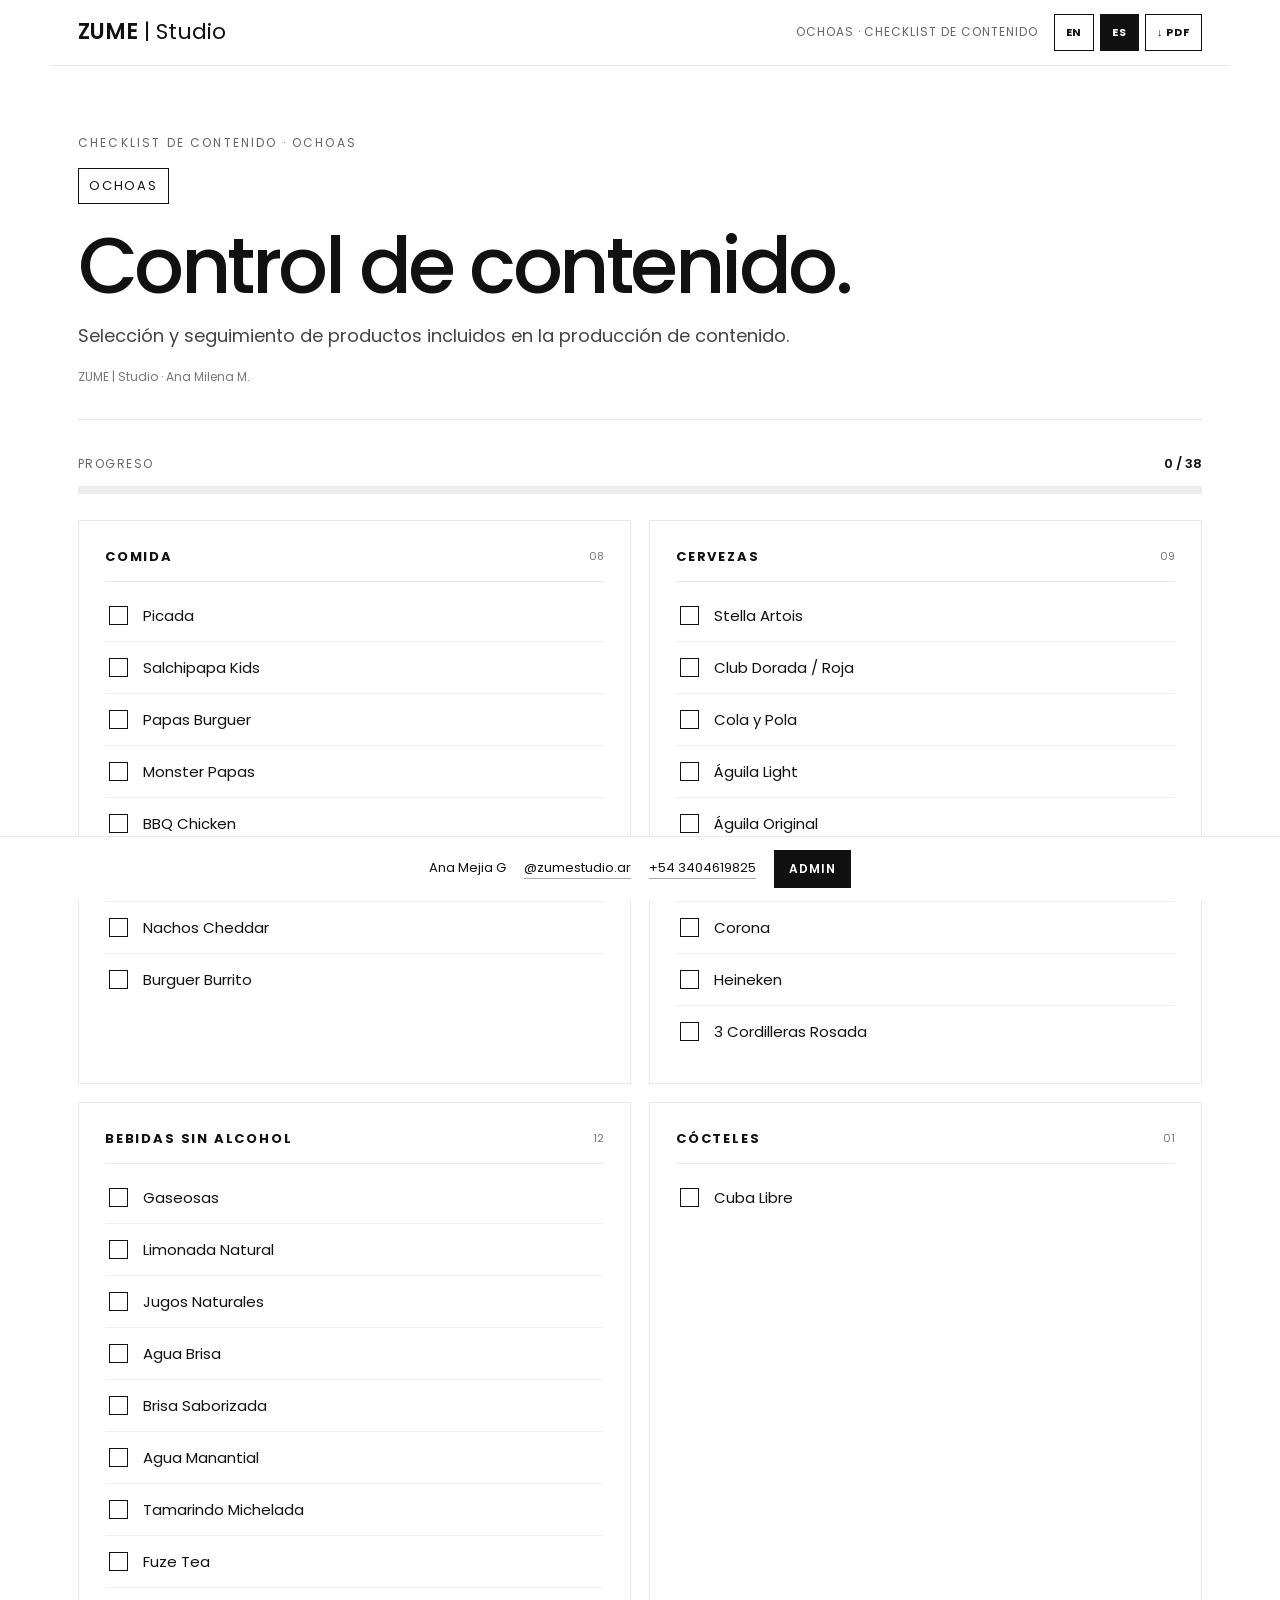
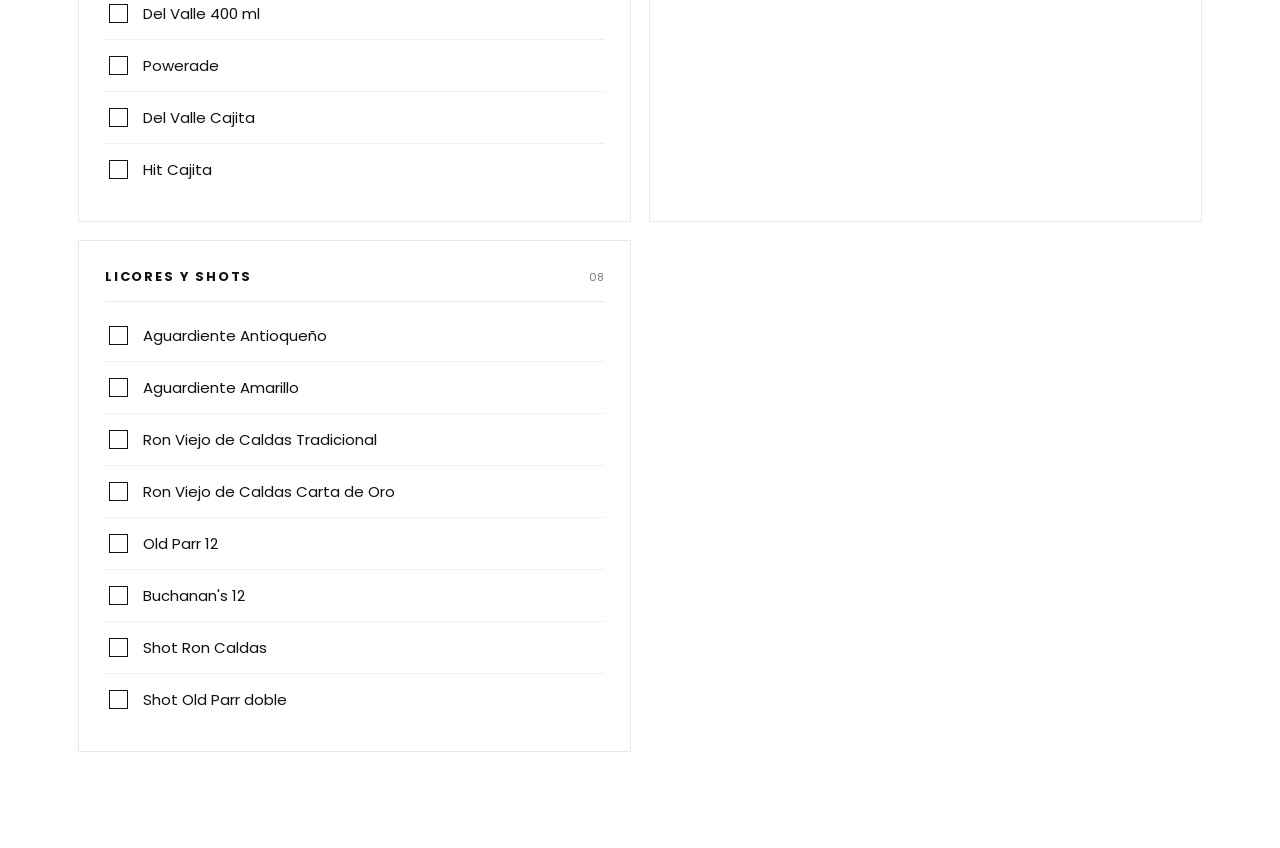
==== checklist-ochoas/index.html @ b01e0060 "Add Checklist Ochoas" ====
<!doctype html><html lang="es"><head><meta charset="utf-8"><meta name="viewport" content="width=device-width,initial-scale=1"><title>Checklist Ochoas | ZUME Studio</title><link rel="preconnect" href="https://fonts.googleapis.com"><link rel="preconnect" href="https://fonts.gstatic.com" crossorigin><link href="https://fonts.googleapis.com/css2?family=Poppins:wght@400;500;600;700&display=swap" rel="stylesheet"><link rel="icon" href="data:image/svg+xml,%3Csvg xmlns='http://www.w3.org/2000/svg' viewBox='0 0 64 64'%3E%3Ccircle cx='32' cy='32' r='30' fill='%23111'/%3E%3Ctext x='32' y='42' text-anchor='middle' font-family='Arial' font-size='32' font-weight='700' fill='white'%3EZ%3C/text%3E%3C/svg%3E"><style>:root{--i:#111;--l:#e8e8e8;--m:#777}*{box-sizing:border-box}body{margin:0;font-family:Poppins,Arial,sans-serif;color:var(--i);background:#fff;line-height:1.55}.shell{max-width:1180px;margin:auto;padding:0 28px 96px}.top{position:sticky;top:0;z-index:20;display:flex;align-items:center;gap:16px;margin:0 -28px;padding:14px 28px;background:rgba(255,255,255,.96);backdrop-filter:blur(12px);border-bottom:1px solid var(--l)}.brand{font-size:22px;white-space:nowrap}.brand b{font-weight:600}.client{margin-left:auto;font-size:12px;letter-spacing:.08em;text-transform:uppercase;color:#666}.ctrl{display:flex;gap:6px}.ctrl button,.pdf{border:1px solid #111;background:#fff;color:#111;padding:9px 11px;font:700 11px Poppins;letter-spacing:.08em;cursor:pointer}.ctrl button.on,.ctrl button:hover,.pdf:hover{background:#111;color:#fff}.hero{padding:68px 0 32px;border-bottom:1px solid var(--l)}.ey{font-size:12px;letter-spacing:.18em;text-transform:uppercase;color:#666}.chip{display:inline-block;border:1px solid #111;padding:7px 10px;margin:15px 0 12px;font-size:13px;letter-spacing:.14em;text-transform:uppercase}h1{font-size:clamp(42px,7vw,78px);line-height:.98;letter-spacing:-.045em;font-weight:500;margin:12px 0 14px}.sub{font-size:18px;color:#444;max-width:760px}.by{font-size:12px;color:var(--m);margin-top:15px}.prog{display:grid;grid-template-columns:1fr auto;gap:12px;align-items:end;margin:34px 0 26px}.pl{font-size:12px;letter-spacing:.12em;text-transform:uppercase;color:#666}.pv{font-size:13px;font-weight:600}.track{grid-column:1/-1;height:8px;background:#ececec}.bar{height:100%;width:0;background:#111}.grid{display:grid;grid-template-columns:repeat(2,minmax(0,1fr));gap:18px}.card{border:1px solid var(--l);padding:26px}.ch{display:flex;justify-content:space-between;align-items:center;border-bottom:1px solid var(--l);padding-bottom:14px;margin-bottom:8px}.ch h2{font-size:13px;letter-spacing:.14em;text-transform:uppercase;margin:0}.ch span{font-size:11px;color:var(--m)}.list{display:grid}.item{display:flex;gap:12px;align-items:center;padding:13px 0;border-bottom:1px solid #f0f0f0;font-size:15px;cursor:pointer}.item:last-child{border-bottom:0}.item input{appearance:none;width:19px;height:19px;border:1px solid #111;display:grid;place-content:center;flex:0 0 19px}.item input:checked:after{content:"";width:9px;height:9px;background:#111}.item input:checked+span{text-decoration:line-through;color:#777}.lang{display:none}.lang.active{display:block}.footer{position:fixed;left:0;right:0;bottom:0;z-index:40;border-top:1px solid var(--l);background:rgba(255,255,255,.97);backdrop-filter:blur(12px);min-height:64px;padding:12px 18px;display:flex;align-items:center;justify-content:center;gap:18px;white-space:nowrap;overflow-x:auto;font-size:13px}.footer a{color:inherit;text-decoration:none;border-bottom:1px solid #aaa}.admin{border:1px solid #111;background:#111;color:#fff;padding:9px 14px;cursor:pointer;font:600 12px Poppins;letter-spacing:.08em;text-transform:uppercase}.overlay{position:fixed;inset:0;background:rgba(0,0,0,.52);display:none;align-items:center;justify-content:center;z-index:100;padding:20px}.overlay.open{display:flex}.panel{width:min(620px,100%);max-height:88vh;overflow:auto;background:#fff;border:1px solid #111;padding:28px}.ah{display:flex;justify-content:space-between;gap:20px;align-items:start;margin-bottom:22px}.ah h3{margin:0;font-size:24px;font-weight:500}.x{border:0;background:none;font-size:24px;cursor:pointer}.login{display:flex;gap:8px}.login input{flex:1;border:1px solid #ccc;padding:11px 12px}.login button{border:1px solid #111;background:#111;color:#fff;padding:0 18px}.err{color:#8a2941;font-size:12px;margin-top:8px;min-height:18px}.ac{display:none}.ac label{display:flex;gap:10px;padding:12px 14px;border:1px solid var(--l);border-bottom:0}.ac label:last-of-type{border-bottom:1px solid var(--l)}.reset{margin-top:16px;border:1px solid #111;background:#fff;padding:9px 12px;font-weight:600;cursor:pointer}@media(max-width:820px){.shell{padding:0 16px 92px}.top{margin:0 -16px;padding:11px 16px;gap:8px}.client{display:none}.brand{font-size:20px;flex:1}.ctrl{margin-left:auto}.ctrl button,.pdf{padding:8px 7px;font-size:10px}.hero{padding:34px 0 25px}.sub{font-size:17px}.grid{grid-template-columns:1fr}.card{padding:18px}.footer{justify-content:flex-start;font-size:12px;padding:10px 14px}}@media print{@page{size:Letter;margin:14mm 14mm 16mm 14mm}html,body{margin:0!important;padding:0!important;-webkit-print-color-adjust:exact!important;print-color-adjust:exact!important}.shell{width:100%!important;max-width:none!important;padding:4mm 5mm 5mm!important}.top{position:static!important;margin:0!important;padding:3mm 0 5mm!important}.ctrl,.admin,.overlay{display:none!important}.hero{padding:5mm 0 6mm!important}h1{font-size:34pt!important}.sub{font-size:15pt!important}.grid{grid-template-columns:1fr!important;gap:4mm!important}.card{padding:5mm!important;break-inside:avoid-page!important}.item{font-size:12.5pt!important;padding:3mm 0!important}.footer{position:static!important;margin-top:7mm!important;padding:4mm 0 0!important;justify-content:flex-start!important;overflow:visible!important}}</style></head><body><div class="shell"><header class="top"><div class="brand"><b>ZUME</b> | Studio</div><div class="client">Ochoas · Checklist de contenido</div><div class="ctrl"><button id="be" onclick="setLang('en')">EN</button><button id="bs" class="on" onclick="setLang('es')">ES</button><button class="pdf" onclick="pdf()">↓ PDF</button></div></header><main id="es" class="lang active"><section class="hero"><div class="ey">Checklist de contenido · Ochoas</div><div class="chip">Ochoas</div><h1>Control de contenido.</h1><p class="sub">Selección y seguimiento de productos incluidos en la producción de contenido.</p><div class="by">ZUME | Studio · Ana Milena M.</div></section><div class="prog"><div class="pl">Progreso</div><div class="pv pval">0 / 38</div><div class="track"><div class="bar"></div></div></div><div class="grid" id="ges"></div></main><main id="en" class="lang"><section class="hero"><div class="ey">Content checklist · Ochoas</div><div class="chip">Ochoas</div><h1>Content control.</h1><p class="sub">Selection and tracking of products included in the content production.</p><div class="by">ZUME | Studio · Ana Milena M.</div></section><div class="prog"><div class="pl">Progress</div><div class="pv pval">0 / 38</div><div class="track"><div class="bar"></div></div></div><div class="grid" id="gen"></div></main></div><footer class="footer"><span>Ana Mejia G</span><a href="https://www.instagram.com/zumestudio.ar/" target="_blank" rel="noopener noreferrer">@zumestudio.ar</a><a href="https://wa.link/ib0vqu" target="_blank" rel="noopener noreferrer">+54 3404619825</a><button class="admin" onclick="openAdmin()">Admin</button></footer><div id="ov" class="overlay"><div class="panel"><div class="ah"><div><div class="ey">ZUME | Studio</div><h3>Admin</h3></div><button class="x" onclick="closeAdmin()">×</button></div><div id="alog"><div class="login"><input id="pw" type="password" placeholder="Password"><button onclick="unlock()">Entrar</button></div><div id="err" class="err"></div></div><div id="ac" class="ac"><label><input type="checkbox"> Brief</label><label><input type="checkbox"> Moodboard</label><label><input type="checkbox"> Dirección de arte</label><label><input type="checkbox"> Prompts</label><label><input type="checkbox"> Generación IA</label><label><input type="checkbox"> Selección</label><label><input type="checkbox"> Upscale / Retouch</label><label><input type="checkbox"> Composición</label><label><input type="checkbox"> Formatos</label><label><input type="checkbox"> QA</label><label><input type="checkbox"> Exportación</label><label><input type="checkbox"> Entrega</label><button class="reset" onclick="resetAll()">Reiniciar checklist público</button></div></div></div><script>const data={"Comida":["Picada","Salchipapa Kids","Papas Burguer","Monster Papas","BBQ Chicken","Chilicheese Burguer","Nachos Cheddar","Burguer Burrito"],"Cervezas":["Stella Artois","Club Dorada / Roja","Cola y Pola","Águila Light","Águila Original","Poker","Corona","Heineken","3 Cordilleras Rosada"],"Bebidas sin alcohol":["Gaseosas","Limonada Natural","Jugos Naturales","Agua Brisa","Brisa Saborizada","Agua Manantial","Tamarindo Michelada","Fuze Tea","Del Valle 400 ml","Powerade","Del Valle Cajita","Hit Cajita"],"Cócteles":["Cuba Libre"],"Licores y shots":["Aguardiente Antioqueño","Aguardiente Amarillo","Ron Viejo de Caldas Tradicional","Ron Viejo de Caldas Carta de Oro","Old Parr 12","Buchanan's 12","Shot Ron Caldas","Shot Old Parr doble"]};const en={"Comida":"Food","Cervezas":"Beer","Bebidas sin alcohol":"Non-alcoholic drinks","Cócteles":"Cocktails","Licores y shots":"Spirits & shots"};const slug=s=>s.normalize('NFD').replace(/[\u0300-\u036f]/g,'').toLowerCase().replace(/[^a-z0-9]+/g,'-').replace(/^-|-$/g,'');function build(id,lang){let h='';Object.entries(data).forEach(([c,a])=>{h+=`<section class="card"><div class="ch"><h2>${lang==='es'?c:en[c]}</h2><span>${String(a.length).padStart(2,'0')}</span></div><div class="list">`;a.forEach(v=>{let k=slug(c+'-'+v);h+=`<label class="item"><input type="checkbox" data-key="${k}"><span>${v}</span></label>`});h+='</div></section>'});document.getElementById(id).innerHTML=h}build('ges','es');build('gen','en');let current='es';const boxes=()=>[...document.querySelectorAll('.item input')];function setLang(l){current=l;document.querySelectorAll('.lang').forEach(x=>x.classList.remove('active'));document.getElementById(l).classList.add('active');be.classList.toggle('on',l==='en');bs.classList.toggle('on',l==='es');document.documentElement.lang=l}function sync(k,v){boxes().filter(x=>x.dataset.key===k).forEach(x=>x.checked=v);localStorage.setItem('zume-ochoas-'+k,v?'1':'0');progress()}function load(){boxes().forEach(x=>x.checked=localStorage.getItem('zume-ochoas-'+x.dataset.key)==='1');progress()}boxes().forEach(x=>x.onchange=()=>sync(x.dataset.key,x.checked));function progress(){let ks=[...new Set(boxes().map(x=>x.dataset.key))],d=ks.filter(k=>boxes().find(x=>x.dataset.key===k).checked).length;document.querySelectorAll('.pval').forEach(x=>x.textContent=`${d} / ${ks.length}`);document.querySelectorAll('.bar').forEach(x=>x.style.width=(d/ks.length*100)+'%')}function pdf(){let o=document.title,d=new Date(),dt=[d.getFullYear(),String(d.getMonth()+1).padStart(2,'0'),String(d.getDate()).padStart(2,'0')].join('-');document.title=`Ochoas_Checklist_${dt}_ZUME_Studio_${current.toUpperCase()}`;window.print();setTimeout(()=>document.title=o,500)}function openAdmin(){ov.classList.add('open');pw.focus()}function closeAdmin(){ov.classList.remove('open');err.textContent=''}function unlock(){if(pw.value==='162304'){alog.style.display='none';ac.style.display='block'}else err.textContent='Contraseña incorrecta.'}function resetAll(){[...new Set(boxes().map(x=>x.dataset.key))].forEach(k=>localStorage.removeItem('zume-ochoas-'+k));boxes().forEach(x=>x.checked=false);progress()}ov.onclick=e=>{if(e.target===ov)closeAdmin()};document.onkeydown=e=>{if(e.key==='Escape')closeAdmin();if(e.key==='Enter'&&document.activeElement===pw)unlock()};load()</script></body></html>
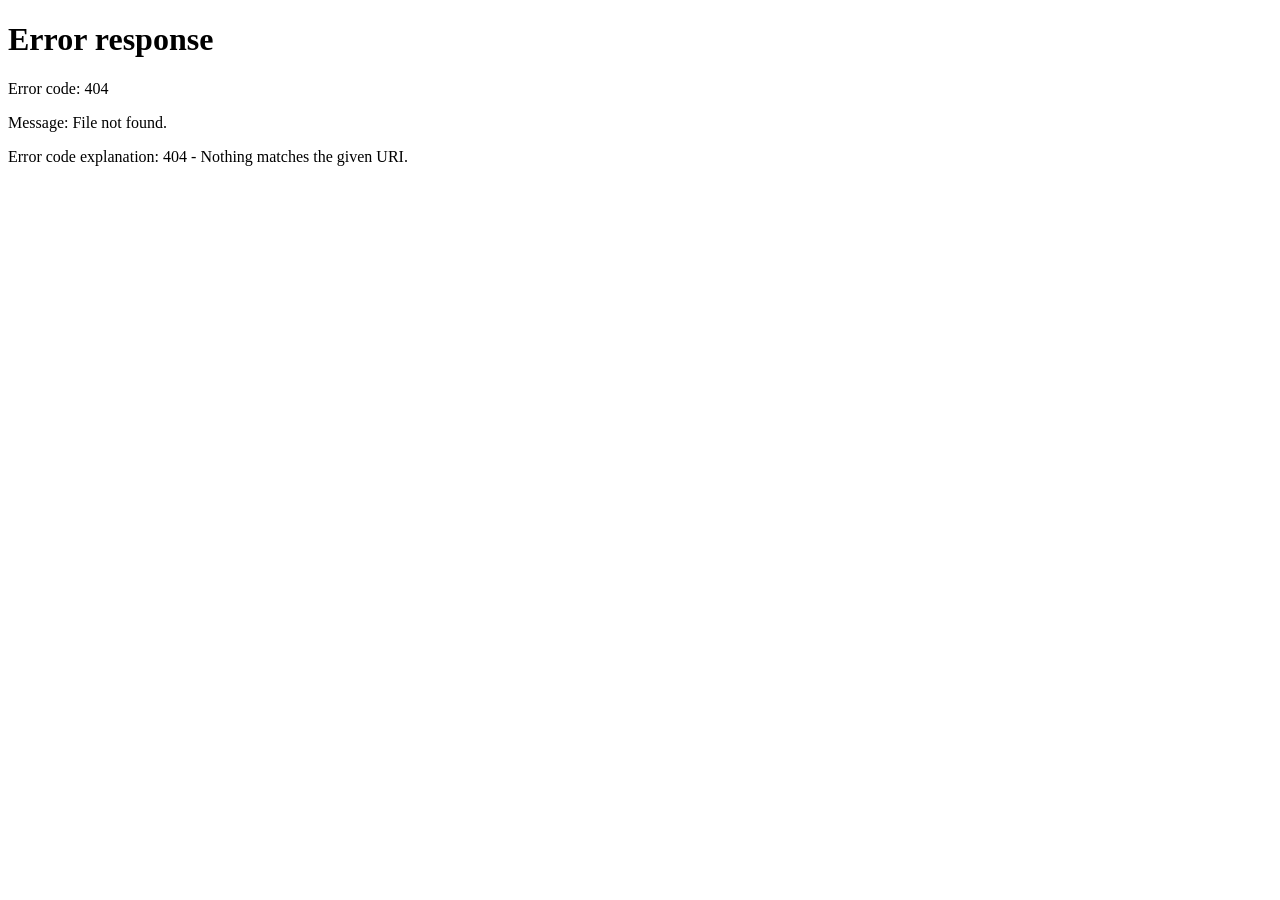
==== commit 46c68706: "Redirect old Ochoas checklist URL to project route" ====
--- a/checklist-ochoas/index.html
+++ b/checklist-ochoas/index.html
@@ -1 +1 @@
-<!doctype html><html lang="es"><head><meta charset="utf-8"><meta name="viewport" content="width=device-width,initial-scale=1"><title>Checklist Ochoas | ZUME Studio</title><link rel="preconnect" href="https://fonts.googleapis.com"><link rel="preconnect" href="https://fonts.gstatic.com" crossorigin><link href="https://fonts.googleapis.com/css2?family=Poppins:wght@400;500;600;700&display=swap" rel="stylesheet"><link rel="icon" href="data:image/svg+xml,%3Csvg xmlns='http://www.w3.org/2000/svg' viewBox='0 0 64 64'%3E%3Ccircle cx='32' cy='32' r='30' fill='%23111'/%3E%3Ctext x='32' y='42' text-anchor='middle' font-family='Arial' font-size='32' font-weight='700' fill='white'%3EZ%3C/text%3E%3C/svg%3E"><style>:root{--i:#111;--l:#e8e8e8;--m:#777}*{box-sizing:border-box}body{margin:0;font-family:Poppins,Arial,sans-serif;color:var(--i);background:#fff;line-height:1.55}.shell{max-width:1180px;margin:auto;padding:0 28px 96px}.top{position:sticky;top:0;z-index:20;display:flex;align-items:center;gap:16px;margin:0 -28px;padding:14px 28px;background:rgba(255,255,255,.96);backdrop-filter:blur(12px);border-bottom:1px solid var(--l)}.brand{font-size:22px;white-space:nowrap}.brand b{font-weight:600}.client{margin-left:auto;font-size:12px;letter-spacing:.08em;text-transform:uppercase;color:#666}.ctrl{display:flex;gap:6px}.ctrl button,.pdf{border:1px solid #111;background:#fff;color:#111;padding:9px 11px;font:700 11px Poppins;letter-spacing:.08em;cursor:pointer}.ctrl button.on,.ctrl button:hover,.pdf:hover{background:#111;color:#fff}.hero{padding:68px 0 32px;border-bottom:1px solid var(--l)}.ey{font-size:12px;letter-spacing:.18em;text-transform:uppercase;color:#666}.chip{display:inline-block;border:1px solid #111;padding:7px 10px;margin:15px 0 12px;font-size:13px;letter-spacing:.14em;text-transform:uppercase}h1{font-size:clamp(42px,7vw,78px);line-height:.98;letter-spacing:-.045em;font-weight:500;margin:12px 0 14px}.sub{font-size:18px;color:#444;max-width:760px}.by{font-size:12px;color:var(--m);margin-top:15px}.prog{display:grid;grid-template-columns:1fr auto;gap:12px;align-items:end;margin:34px 0 26px}.pl{font-size:12px;letter-spacing:.12em;text-transform:uppercase;color:#666}.pv{font-size:13px;font-weight:600}.track{grid-column:1/-1;height:8px;background:#ececec}.bar{height:100%;width:0;background:#111}.grid{display:grid;grid-template-columns:repeat(2,minmax(0,1fr));gap:18px}.card{border:1px solid var(--l);padding:26px}.ch{display:flex;justify-content:space-between;align-items:center;border-bottom:1px solid var(--l);padding-bottom:14px;margin-bottom:8px}.ch h2{font-size:13px;letter-spacing:.14em;text-transform:uppercase;margin:0}.ch span{font-size:11px;color:var(--m)}.list{display:grid}.item{display:flex;gap:12px;align-items:center;padding:13px 0;border-bottom:1px solid #f0f0f0;font-size:15px;cursor:pointer}.item:last-child{border-bottom:0}.item input{appearance:none;width:19px;height:19px;border:1px solid #111;display:grid;place-content:center;flex:0 0 19px}.item input:checked:after{content:"";width:9px;height:9px;background:#111}.item input:checked+span{text-decoration:line-through;color:#777}.lang{display:none}.lang.active{display:block}.footer{position:fixed;left:0;right:0;bottom:0;z-index:40;border-top:1px solid var(--l);background:rgba(255,255,255,.97);backdrop-filter:blur(12px);min-height:64px;padding:12px 18px;display:flex;align-items:center;justify-content:center;gap:18px;white-space:nowrap;overflow-x:auto;font-size:13px}.footer a{color:inherit;text-decoration:none;border-bottom:1px solid #aaa}.admin{border:1px solid #111;background:#111;color:#fff;padding:9px 14px;cursor:pointer;font:600 12px Poppins;letter-spacing:.08em;text-transform:uppercase}.overlay{position:fixed;inset:0;background:rgba(0,0,0,.52);display:none;align-items:center;justify-content:center;z-index:100;padding:20px}.overlay.open{display:flex}.panel{width:min(620px,100%);max-height:88vh;overflow:auto;background:#fff;border:1px solid #111;padding:28px}.ah{display:flex;justify-content:space-between;gap:20px;align-items:start;margin-bottom:22px}.ah h3{margin:0;font-size:24px;font-weight:500}.x{border:0;background:none;font-size:24px;cursor:pointer}.login{display:flex;gap:8px}.login input{flex:1;border:1px solid #ccc;padding:11px 12px}.login button{border:1px solid #111;background:#111;color:#fff;padding:0 18px}.err{color:#8a2941;font-size:12px;margin-top:8px;min-height:18px}.ac{display:none}.ac label{display:flex;gap:10px;padding:12px 14px;border:1px solid var(--l);border-bottom:0}.ac label:last-of-type{border-bottom:1px solid var(--l)}.reset{margin-top:16px;border:1px solid #111;background:#fff;padding:9px 12px;font-weight:600;cursor:pointer}@media(max-width:820px){.shell{padding:0 16px 92px}.top{margin:0 -16px;padding:11px 16px;gap:8px}.client{display:none}.brand{font-size:20px;flex:1}.ctrl{margin-left:auto}.ctrl button,.pdf{padding:8px 7px;font-size:10px}.hero{padding:34px 0 25px}.sub{font-size:17px}.grid{grid-template-columns:1fr}.card{padding:18px}.footer{justify-content:flex-start;font-size:12px;padding:10px 14px}}@media print{@page{size:Letter;margin:14mm 14mm 16mm 14mm}html,body{margin:0!important;padding:0!important;-webkit-print-color-adjust:exact!important;print-color-adjust:exact!important}.shell{width:100%!important;max-width:none!important;padding:4mm 5mm 5mm!important}.top{position:static!important;margin:0!important;padding:3mm 0 5mm!important}.ctrl,.admin,.overlay{display:none!important}.hero{padding:5mm 0 6mm!important}h1{font-size:34pt!important}.sub{font-size:15pt!important}.grid{grid-template-columns:1fr!important;gap:4mm!important}.card{padding:5mm!important;break-inside:avoid-page!important}.item{font-size:12.5pt!important;padding:3mm 0!important}.footer{position:static!important;margin-top:7mm!important;padding:4mm 0 0!important;justify-content:flex-start!important;overflow:visible!important}}</style></head><body><div class="shell"><header class="top"><div class="brand"><b>ZUME</b> | Studio</div><div class="client">Ochoas · Checklist de contenido</div><div class="ctrl"><button id="be" onclick="setLang('en')">EN</button><button id="bs" class="on" onclick="setLang('es')">ES</button><button class="pdf" onclick="pdf()">↓ PDF</button></div></header><main id="es" class="lang active"><section class="hero"><div class="ey">Checklist de contenido · Ochoas</div><div class="chip">Ochoas</div><h1>Control de contenido.</h1><p class="sub">Selección y seguimiento de productos incluidos en la producción de contenido.</p><div class="by">ZUME | Studio · Ana Milena M.</div></section><div class="prog"><div class="pl">Progreso</div><div class="pv pval">0 / 38</div><div class="track"><div class="bar"></div></div></div><div class="grid" id="ges"></div></main><main id="en" class="lang"><section class="hero"><div class="ey">Content checklist · Ochoas</div><div class="chip">Ochoas</div><h1>Content control.</h1><p class="sub">Selection and tracking of products included in the content production.</p><div class="by">ZUME | Studio · Ana Milena M.</div></section><div class="prog"><div class="pl">Progress</div><div class="pv pval">0 / 38</div><div class="track"><div class="bar"></div></div></div><div class="grid" id="gen"></div></main></div><footer class="footer"><span>Ana Mejia G</span><a href="https://www.instagram.com/zumestudio.ar/" target="_blank" rel="noopener noreferrer">@zumestudio.ar</a><a href="https://wa.link/ib0vqu" target="_blank" rel="noopener noreferrer">+54 3404619825</a><button class="admin" onclick="openAdmin()">Admin</button></footer><div id="ov" class="overlay"><div class="panel"><div class="ah"><div><div class="ey">ZUME | Studio</div><h3>Admin</h3></div><button class="x" onclick="closeAdmin()">×</button></div><div id="alog"><div class="login"><input id="pw" type="password" placeholder="Password"><button onclick="unlock()">Entrar</button></div><div id="err" class="err"></div></div><div id="ac" class="ac"><label><input type="checkbox"> Brief</label><label><input type="checkbox"> Moodboard</label><label><input type="checkbox"> Dirección de arte</label><label><input type="checkbox"> Prompts</label><label><input type="checkbox"> Generación IA</label><label><input type="checkbox"> Selección</label><label><input type="checkbox"> Upscale / Retouch</label><label><input type="checkbox"> Composición</label><label><input type="checkbox"> Formatos</label><label><input type="checkbox"> QA</label><label><input type="checkbox"> Exportación</label><label><input type="checkbox"> Entrega</label><button class="reset" onclick="resetAll()">Reiniciar checklist público</button></div></div></div><script>const data={"Comida":["Picada","Salchipapa Kids","Papas Burguer","Monster Papas","BBQ Chicken","Chilicheese Burguer","Nachos Cheddar","Burguer Burrito"],"Cervezas":["Stella Artois","Club Dorada / Roja","Cola y Pola","Águila Light","Águila Original","Poker","Corona","Heineken","3 Cordilleras Rosada"],"Bebidas sin alcohol":["Gaseosas","Limonada Natural","Jugos Naturales","Agua Brisa","Brisa Saborizada","Agua Manantial","Tamarindo Michelada","Fuze Tea","Del Valle 400 ml","Powerade","Del Valle Cajita","Hit Cajita"],"Cócteles":["Cuba Libre"],"Licores y shots":["Aguardiente Antioqueño","Aguardiente Amarillo","Ron Viejo de Caldas Tradicional","Ron Viejo de Caldas Carta de Oro","Old Parr 12","Buchanan's 12","Shot Ron Caldas","Shot Old Parr doble"]};const en={"Comida":"Food","Cervezas":"Beer","Bebidas sin alcohol":"Non-alcoholic drinks","Cócteles":"Cocktails","Licores y shots":"Spirits & shots"};const slug=s=>s.normalize('NFD').replace(/[\u0300-\u036f]/g,'').toLowerCase().replace(/[^a-z0-9]+/g,'-').replace(/^-|-$/g,'');function build(id,lang){let h='';Object.entries(data).forEach(([c,a])=>{h+=`<section class="card"><div class="ch"><h2>${lang==='es'?c:en[c]}</h2><span>${String(a.length).padStart(2,'0')}</span></div><div class="list">`;a.forEach(v=>{let k=slug(c+'-'+v);h+=`<label class="item"><input type="checkbox" data-key="${k}"><span>${v}</span></label>`});h+='</div></section>'});document.getElementById(id).innerHTML=h}build('ges','es');build('gen','en');let current='es';const boxes=()=>[...document.querySelectorAll('.item input')];function setLang(l){current=l;document.querySelectorAll('.lang').forEach(x=>x.classList.remove('active'));document.getElementById(l).classList.add('active');be.classList.toggle('on',l==='en');bs.classList.toggle('on',l==='es');document.documentElement.lang=l}function sync(k,v){boxes().filter(x=>x.dataset.key===k).forEach(x=>x.checked=v);localStorage.setItem('zume-ochoas-'+k,v?'1':'0');progress()}function load(){boxes().forEach(x=>x.checked=localStorage.getItem('zume-ochoas-'+x.dataset.key)==='1');progress()}boxes().forEach(x=>x.onchange=()=>sync(x.dataset.key,x.checked));function progress(){let ks=[...new Set(boxes().map(x=>x.dataset.key))],d=ks.filter(k=>boxes().find(x=>x.dataset.key===k).checked).length;document.querySelectorAll('.pval').forEach(x=>x.textContent=`${d} / ${ks.length}`);document.querySelectorAll('.bar').forEach(x=>x.style.width=(d/ks.length*100)+'%')}function pdf(){let o=document.title,d=new Date(),dt=[d.getFullYear(),String(d.getMonth()+1).padStart(2,'0'),String(d.getDate()).padStart(2,'0')].join('-');document.title=`Ochoas_Checklist_${dt}_ZUME_Studio_${current.toUpperCase()}`;window.print();setTimeout(()=>document.title=o,500)}function openAdmin(){ov.classList.add('open');pw.focus()}function closeAdmin(){ov.classList.remove('open');err.textContent=''}function unlock(){if(pw.value==='162304'){alog.style.display='none';ac.style.display='block'}else err.textContent='Contraseña incorrecta.'}function resetAll(){[...new Set(boxes().map(x=>x.dataset.key))].forEach(k=>localStorage.removeItem('zume-ochoas-'+k));boxes().forEach(x=>x.checked=false);progress()}ov.onclick=e=>{if(e.target===ov)closeAdmin()};document.onkeydown=e=>{if(e.key==='Escape')closeAdmin();if(e.key==='Enter'&&document.activeElement===pw)unlock()};load()</script></body></html>+<!doctype html><html lang="es"><head><meta charset="utf-8"><meta name="viewport" content="width=device-width,initial-scale=1"><title>Checklist Ochoas | ZUME Studio</title><meta http-equiv="refresh" content="0; url=/ochoas/checklist/"><link rel="canonical" href="https://zumestudio.com/ochoas/checklist/"><script>location.replace('/ochoas/checklist/');</script></head><body></body></html>
